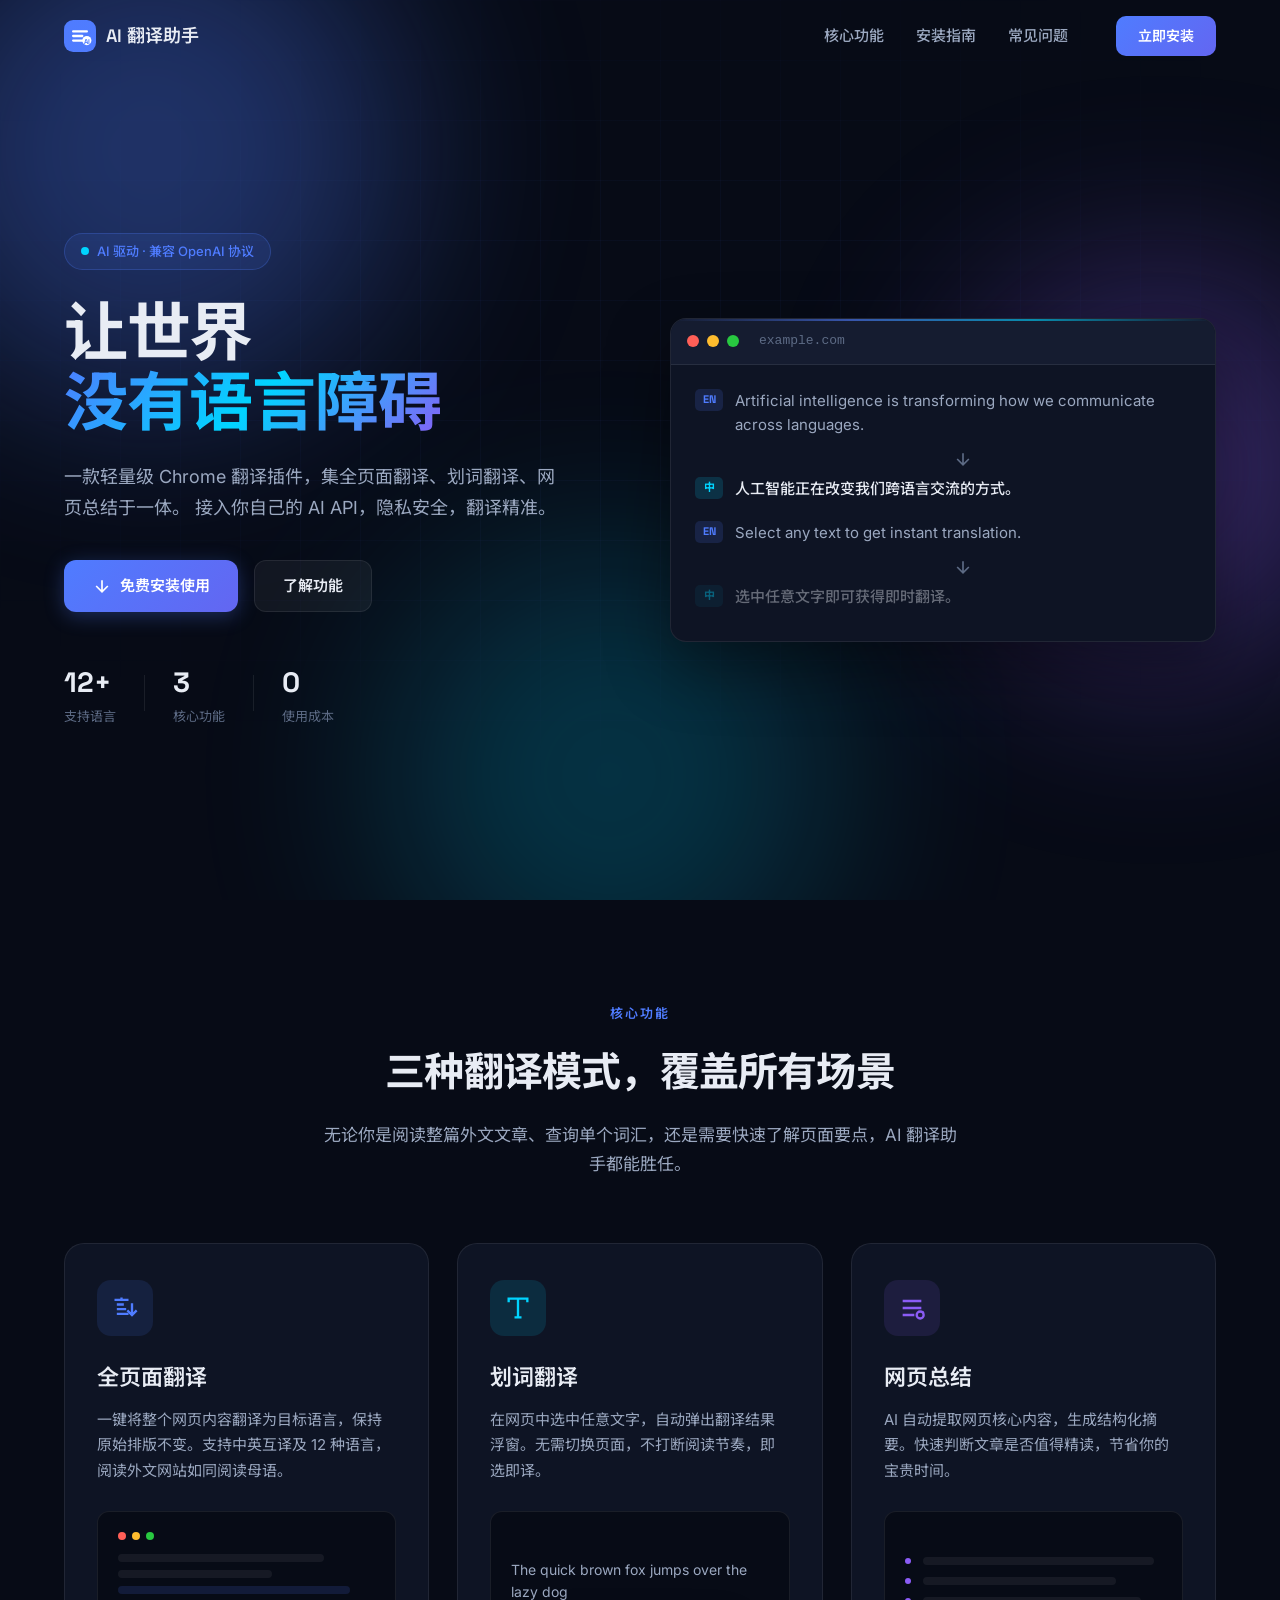
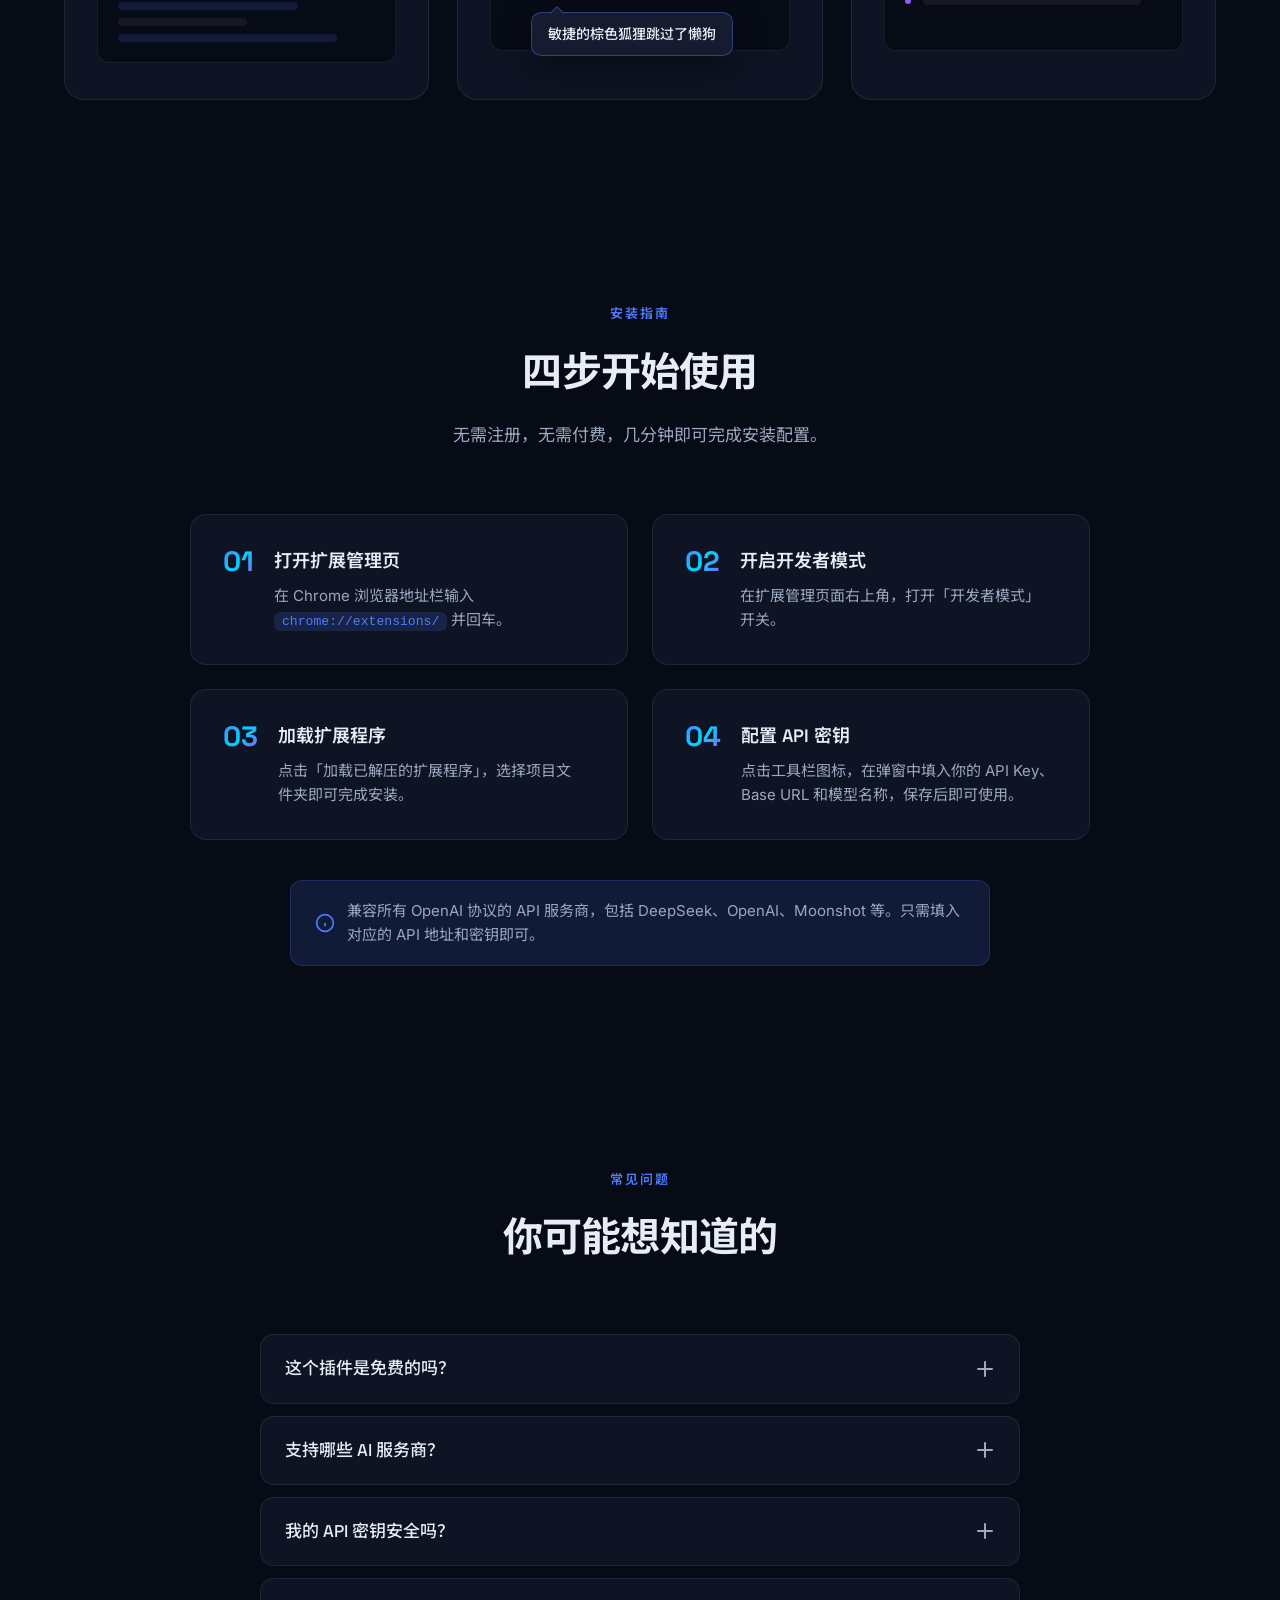
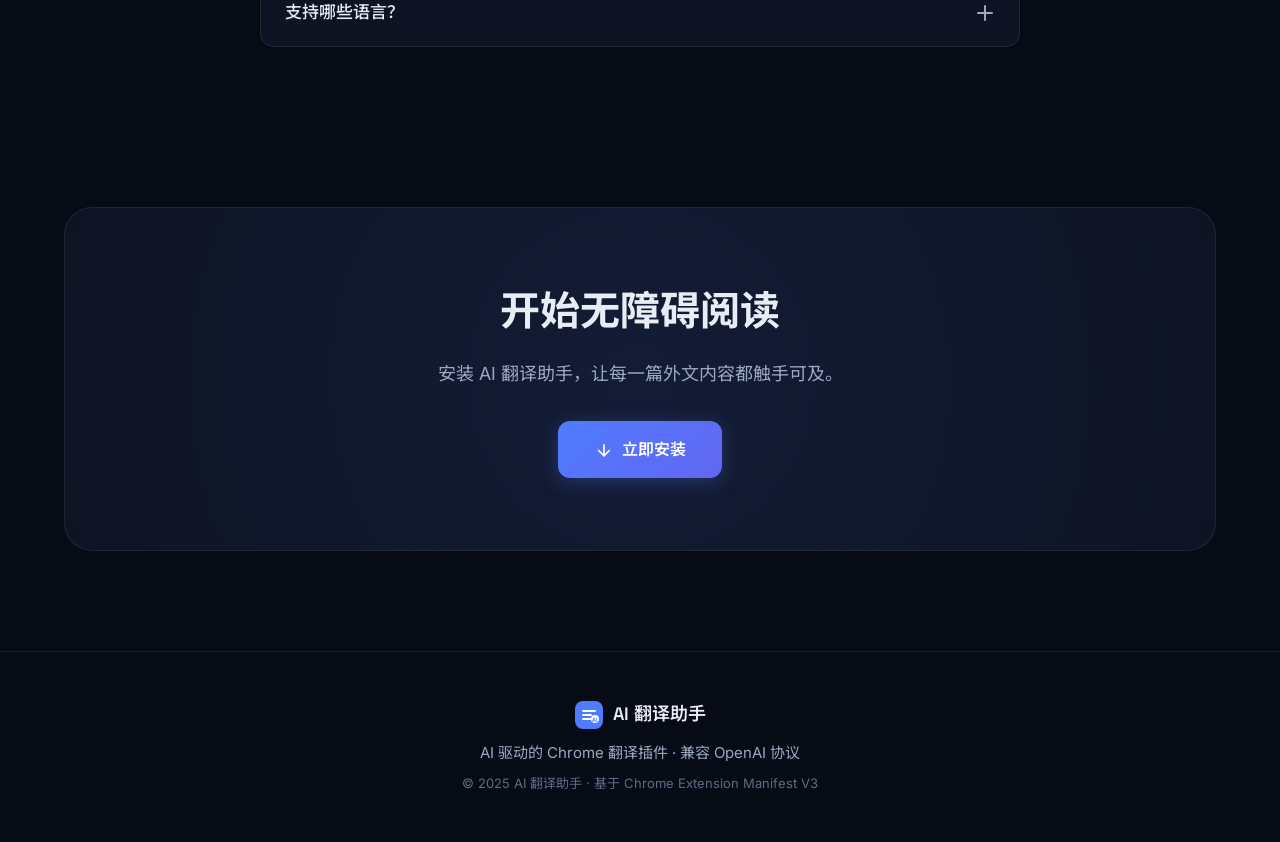
==== docs/index.html @ e75e63ca "feat: 添加翻译插件官方宣传网站 - 创建 docs/ 目录，包含静态宣传网站 - 深空科技感设计风格，玻璃拟态卡片 + 渐变光晕背景 - 包含产品介绍、核心功能展示（全页面翻译、划词翻译、网页总" ====
<!DOCTYPE html>
<html lang="zh-CN">
<head>
  <meta charset="UTF-8">
  <meta name="viewport" content="width=device-width, initial-scale=1.0">
  <title>AI 翻译助手 — 让世界没有语言障碍</title>
  <meta name="description" content="AI 驱动的 Chrome 翻译插件，支持全页面翻译、划词翻译和网页总结。兼容 OpenAI 协议，可自定义 API 配置。">
  <link rel="preconnect" href="https://fonts.googleapis.com">
  <link rel="preconnect" href="https://fonts.gstatic.com" crossorigin>
  <link href="https://fonts.googleapis.com/css2?family=Inter:wght@400;500;600;700&family=Space+Grotesk:wght@400;500;600;700&family=Noto+Sans+SC:wght@400;500;700&display=swap" rel="stylesheet">
  <link rel="stylesheet" href="style.css">
</head>
<body>

  <!-- 背景装饰 -->
  <div class="bg-mesh" aria-hidden="true">
    <div class="mesh-orb mesh-orb-1"></div>
    <div class="mesh-orb mesh-orb-2"></div>
    <div class="mesh-orb mesh-orb-3"></div>
    <div class="bg-grid"></div>
  </div>

  <!-- 导航栏 -->
  <nav class="nav" id="nav">
    <div class="nav-inner">
      <a href="#" class="nav-logo">
        <svg width="32" height="32" viewBox="0 0 28 28" fill="none">
          <rect width="28" height="28" rx="8" fill="url(#logo-grad)"/>
          <path d="M8 10h12M8 14h8M8 18h10" stroke="white" stroke-width="2" stroke-linecap="round"/>
          <circle cx="20" cy="18" r="4" fill="#fff"/>
          <text x="20" y="21" text-anchor="middle" font-size="6" fill="#4f7cff" font-weight="bold">AI</text>
          <defs>
            <linearGradient id="logo-grad" x1="0" y1="0" x2="28" y2="28">
              <stop stop-color="#4f7cff"/>
              <stop offset="1" stop-color="#6366f1"/>
            </linearGradient>
          </defs>
        </svg>
        <span>AI 翻译助手</span>
      </a>
      <div class="nav-links">
        <a href="#features">核心功能</a>
        <a href="#install">安装指南</a>
        <a href="#faq">常见问题</a>
      </div>
      <a href="#install" class="nav-cta">立即安装</a>
      <button class="nav-toggle" id="navToggle" aria-label="菜单">
        <span></span><span></span><span></span>
      </button>
    </div>
    <div class="nav-mobile" id="navMobile">
      <a href="#features">核心功能</a>
      <a href="#install">安装指南</a>
      <a href="#faq">常见问题</a>
      <a href="#install" class="nav-cta">立即安装</a>
    </div>
  </nav>

  <!-- Hero -->
  <header class="hero">
    <div class="hero-content">
      <div class="hero-badge">
        <span class="pulse-dot"></span>
        <span>AI 驱动 · 兼容 OpenAI 协议</span>
      </div>
      <h1 class="hero-title">
        让世界<br>
        <span class="hero-title-accent">没有语言障碍</span>
      </h1>
      <p class="hero-subtitle">
        一款轻量级 Chrome 翻译插件，集全页面翻译、划词翻译、网页总结于一体。
        接入你自己的 AI API，隐私安全，翻译精准。
      </p>
      <div class="hero-actions">
        <a href="#install" class="btn btn-primary">
          <svg width="20" height="20" viewBox="0 0 24 24" fill="none" stroke="currentColor" stroke-width="2"><path d="M12 5v14M5 12l7 7 7-7"/></svg>
          免费安装使用
        </a>
        <a href="#features" class="btn btn-ghost">了解功能</a>
      </div>
      <div class="hero-stats">
        <div class="stat">
          <div class="stat-num">12+</div>
          <div class="stat-label">支持语言</div>
        </div>
        <div class="stat-divider"></div>
        <div class="stat">
          <div class="stat-num">3</div>
          <div class="stat-label">核心功能</div>
        </div>
        <div class="stat-divider"></div>
        <div class="stat">
          <div class="stat-num">0</div>
          <div class="stat-label">使用成本</div>
        </div>
      </div>
    </div>

    <!-- Hero 可视化：翻译演示卡片 -->
    <div class="hero-visual">
      <div class="demo-card">
        <div class="demo-card-bar">
          <span class="dot dot-red"></span>
          <span class="dot dot-yellow"></span>
          <span class="dot dot-green"></span>
          <span class="demo-card-url">example.com</span>
        </div>
        <div class="demo-card-body">
          <div class="demo-line demo-line-original">
            <span class="demo-lang-tag">EN</span>
            <span class="demo-text">Artificial intelligence is transforming how we communicate across languages.</span>
          </div>
          <div class="demo-arrow">
            <svg width="20" height="20" viewBox="0 0 24 24" fill="none" stroke="currentColor" stroke-width="2"><path d="M12 5v14M5 12l7 7 7-7"/></svg>
          </div>
          <div class="demo-line demo-line-translated">
            <span class="demo-lang-tag demo-lang-tag-zh">中</span>
            <span class="demo-text demo-text-translated">人工智能正在改变我们跨语言交流的方式。</span>
          </div>
          <div class="demo-line demo-line-original" style="margin-top:20px;">
            <span class="demo-lang-tag">EN</span>
            <span class="demo-text">Select any text to get instant translation.</span>
          </div>
          <div class="demo-arrow">
            <svg width="20" height="20" viewBox="0 0 24 24" fill="none" stroke="currentColor" stroke-width="2"><path d="M12 5v14M5 12l7 7 7-7"/></svg>
          </div>
          <div class="demo-line demo-line-translated">
            <span class="demo-lang-tag demo-lang-tag-zh">中</span>
            <span class="demo-text demo-text-translated">选中任意文字即可获得即时翻译。</span>
          </div>
        </div>
        <div class="demo-scan-line"></div>
      </div>
    </div>
  </header>

  <!-- 核心功能 -->
  <section class="section" id="features">
    <div class="section-header">
      <div class="section-eyebrow">核心功能</div>
      <h2 class="section-title">三种翻译模式，覆盖所有场景</h2>
      <p class="section-desc">无论你是阅读整篇外文文章、查询单个词汇，还是需要快速了解页面要点，AI 翻译助手都能胜任。</p>
    </div>

    <div class="features-grid">

      <!-- 全页面翻译 -->
      <article class="feature-card" data-reveal>
        <div class="feature-icon feature-icon-blue">
          <svg width="28" height="28" viewBox="0 0 24 24" fill="none" stroke="currentColor" stroke-width="2">
            <path d="M3 5h12M9 3v2M5 9h6M5 13h8M5 17h10"/>
            <path d="M14 14l4 4 4-4M18 8v10"/>
          </svg>
        </div>
        <h3 class="feature-title">全页面翻译</h3>
        <p class="feature-desc">一键将整个网页内容翻译为目标语言，保持原始排版不变。支持中英互译及 12 种语言，阅读外文网站如同阅读母语。</p>
        <div class="feature-preview">
          <div class="preview-browser">
            <div class="preview-browser-bar">
              <span class="dot dot-red"></span>
              <span class="dot dot-yellow"></span>
              <span class="dot dot-green"></span>
            </div>
            <div class="preview-browser-body">
              <div class="preview-line w-80"></div>
              <div class="preview-line w-60"></div>
              <div class="preview-line w-90 translate-flash"></div>
              <div class="preview-line w-70 translate-flash" style="animation-delay:.3s"></div>
              <div class="preview-line w-50"></div>
              <div class="preview-line w-85 translate-flash" style="animation-delay:.6s"></div>
            </div>
          </div>
        </div>
      </article>

      <!-- 划词翻译 -->
      <article class="feature-card" data-reveal>
        <div class="feature-icon feature-icon-cyan">
          <svg width="28" height="28" viewBox="0 0 24 24" fill="none" stroke="currentColor" stroke-width="2">
            <path d="M4 7V4h16v3M9 20h6M12 4v16"/>
          </svg>
        </div>
        <h3 class="feature-title">划词翻译</h3>
        <p class="feature-desc">在网页中选中任意文字，自动弹出翻译结果浮窗。无需切换页面，不打断阅读节奏，即选即译。</p>
        <div class="feature-preview">
          <div class="preview-selection">
            <div class="preview-text">
              The quick brown fox jumps over the lazy dog
            </div>
            <div class="preview-popup">
              <div class="preview-popup-arrow"></div>
              <div class="preview-popup-content">敏捷的棕色狐狸跳过了懒狗</div>
            </div>
          </div>
        </div>
      </article>

      <!-- 网页总结 -->
      <article class="feature-card" data-reveal>
        <div class="feature-icon feature-icon-purple">
          <svg width="28" height="28" viewBox="0 0 24 24" fill="none" stroke="currentColor" stroke-width="2">
            <path d="M4 6h16M4 12h16M4 18h10"/>
            <circle cx="19" cy="18" r="3"/>
            <path d="M21 16l1-1"/>
          </svg>
        </div>
        <h3 class="feature-title">网页总结</h3>
        <p class="feature-desc">AI 自动提取网页核心内容，生成结构化摘要。快速判断文章是否值得精读，节省你的宝贵时间。</p>
        <div class="feature-preview">
          <div class="preview-summary">
            <div class="summary-item">
              <span class="summary-bullet"></span>
              <div class="summary-line w-90"></div>
            </div>
            <div class="summary-item">
              <span class="summary-bullet"></span>
              <div class="summary-line w-75"></div>
            </div>
            <div class="summary-item">
              <span class="summary-bullet"></span>
              <div class="summary-line w-85"></div>
            </div>
          </div>
        </div>
      </article>

    </div>
  </section>

  <!-- 安装步骤 -->
  <section class="section section-install" id="install">
    <div class="section-header">
      <div class="section-eyebrow">安装指南</div>
      <h2 class="section-title">四步开始使用</h2>
      <p class="section-desc">无需注册，无需付费，几分钟即可完成安装配置。</p>
    </div>

    <div class="steps">
      <div class="step" data-reveal>
        <div class="step-number">01</div>
        <div class="step-content">
          <h3 class="step-title">打开扩展管理页</h3>
          <p class="step-desc">在 Chrome 浏览器地址栏输入 <code>chrome://extensions/</code> 并回车。</p>
        </div>
        <div class="step-connector"></div>
      </div>

      <div class="step" data-reveal>
        <div class="step-number">02</div>
        <div class="step-content">
          <h3 class="step-title">开启开发者模式</h3>
          <p class="step-desc">在扩展管理页面右上角，打开「开发者模式」开关。</p>
        </div>
        <div class="step-connector"></div>
      </div>

      <div class="step" data-reveal>
        <div class="step-number">03</div>
        <div class="step-content">
          <h3 class="step-title">加载扩展程序</h3>
          <p class="step-desc">点击「加载已解压的扩展程序」，选择项目文件夹即可完成安装。</p>
        </div>
        <div class="step-connector"></div>
      </div>

      <div class="step" data-reveal>
        <div class="step-number">04</div>
        <div class="step-content">
          <h3 class="step-title">配置 API 密钥</h3>
          <p class="step-desc">点击工具栏图标，在弹窗中填入你的 API Key、Base URL 和模型名称，保存后即可使用。</p>
        </div>
      </div>
    </div>

    <div class="install-note">
      <svg width="20" height="20" viewBox="0 0 24 24" fill="none" stroke="currentColor" stroke-width="2"><circle cx="12" cy="12" r="10"/><path d="M12 16v-4M12 8h.01"/></svg>
      <span>兼容所有 OpenAI 协议的 API 服务商，包括 DeepSeek、OpenAI、Moonshot 等。只需填入对应的 API 地址和密钥即可。</span>
    </div>
  </section>

  <!-- FAQ -->
  <section class="section section-faq" id="faq">
    <div class="section-header">
      <div class="section-eyebrow">常见问题</div>
      <h2 class="section-title">你可能想知道的</h2>
    </div>

    <div class="faq-list">
      <details class="faq-item">
        <summary class="faq-question">
          <span>这个插件是免费的吗？</span>
          <span class="faq-icon"></span>
        </summary>
        <div class="faq-answer">
          <p>插件本身完全免费开源。翻译功能需要调用 AI API，因此会产生 API 调用费用，费用取决于你选择的服务商和模型。推荐使用 DeepSeek 等性价比高的服务商。</p>
        </div>
      </details>

      <details class="faq-item">
        <summary class="faq-question">
          <span>支持哪些 AI 服务商？</span>
          <span class="faq-icon"></span>
        </summary>
        <div class="faq-answer">
          <p>兼容所有 OpenAI 协议的 API 服务商，包括但不限于 OpenAI、DeepSeek、Moonshot（月之暗面）、智谱 AI、通义千问等。只需在设置中填入对应的 Base URL 和 API Key。</p>
        </div>
      </details>

      <details class="faq-item">
        <summary class="faq-question">
          <span>我的 API 密钥安全吗？</span>
          <span class="faq-icon"></span>
        </summary>
        <div class="faq-answer">
          <p>API 密钥仅存储在你本地浏览器的 chrome.storage 中，不会上传到任何服务器。所有翻译请求直接从你的浏览器发送到 AI 服务商，不经过第三方中转。</p>
        </div>
      </details>

      <details class="faq-item">
        <summary class="faq-question">
          <span>支持哪些语言？</span>
          <span class="faq-icon"></span>
        </summary>
        <div class="faq-answer">
          <p>支持中文、英文、日文、韩文、法文、德文、西班牙文、俄文、阿拉伯文、意大利文、葡萄牙文等 12 种语言互译，也支持自动检测源语言。</p>
        </div>
      </details>
    </div>
  </section>

  <!-- CTA -->
  <section class="cta-section">
    <div class="cta-content">
      <h2 class="cta-title">开始无障碍阅读</h2>
      <p class="cta-desc">安装 AI 翻译助手，让每一篇外文内容都触手可及。</p>
      <a href="#install" class="btn btn-primary btn-lg">
        <svg width="20" height="20" viewBox="0 0 24 24" fill="none" stroke="currentColor" stroke-width="2"><path d="M12 5v14M5 12l7 7 7-7"/></svg>
        立即安装
      </a>
    </div>
  </section>

  <!-- Footer -->
  <footer class="footer">
    <div class="footer-inner">
      <div class="footer-brand">
        <svg width="28" height="28" viewBox="0 0 28 28" fill="none">
          <rect width="28" height="28" rx="8" fill="#4f7cff"/>
          <path d="M8 10h12M8 14h8M8 18h10" stroke="white" stroke-width="2" stroke-linecap="round"/>
          <circle cx="20" cy="18" r="4" fill="#fff"/>
          <text x="20" y="21" text-anchor="middle" font-size="6" fill="#4f7cff" font-weight="bold">AI</text>
        </svg>
        <span>AI 翻译助手</span>
      </div>
      <p class="footer-text">AI 驱动的 Chrome 翻译插件 · 兼容 OpenAI 协议</p>
      <p class="footer-copy">© 2025 AI 翻译助手 · 基于 Chrome Extension Manifest V3</p>
    </div>
  </footer>

  <script src="script.js"></script>
</body>
</html>
---- docs/style.css ----
/* ============================================
   AI 翻译助手 — 宣传网站样式
   设计方向：深空科技感，玻璃拟态，渐变光晕
   ============================================ */

/* ---------- 重置与变量 ---------- */
*, *::before, *::after {
  margin: 0;
  padding: 0;
  box-sizing: border-box;
}

:root {
  /* 色彩系统 */
  --bg-base: #070b16;
  --bg-surface: #0e1424;
  --bg-elevated: #151c30;
  --border: rgba(255, 255, 255, 0.08);
  --border-hover: rgba(79, 124, 255, 0.4);

  --text-primary: #e8ecf4;
  --text-secondary: #9ba8c0;
  --text-muted: #5d6b85;

  --accent-blue: #4f7cff;
  --accent-blue-soft: rgba(79, 124, 255, 0.15);
  --accent-cyan: #00d4ff;
  --accent-purple: #8b5cf6;
  --accent-purple-soft: rgba(139, 92, 246, 0.15);

  --gradient-primary: linear-gradient(135deg, #4f7cff 0%, #6366f1 100%);
  --gradient-accent: linear-gradient(135deg, #00d4ff 0%, #4f7cff 100%);
  --gradient-text: linear-gradient(135deg, #4f7cff 0%, #00d4ff 50%, #8b5cf6 100%);

  /* 字体 */
  --font-display: 'Space Grotesk', 'Noto Sans SC', sans-serif;
  --font-body: 'Inter', 'Noto Sans SC', sans-serif;

  /* 间距 */
  --max-width: 1200px;
  --section-pad: 100px;
}

html {
  scroll-behavior: smooth;
  font-size: 16px;
}

body {
  font-family: var(--font-body);
  background: var(--bg-base);
  color: var(--text-primary);
  line-height: 1.6;
  overflow-x: hidden;
  -webkit-font-smoothing: antialiased;
}

a { color: inherit; text-decoration: none; }
code {
  font-family: 'SF Mono', 'Fira Code', monospace;
  background: var(--accent-blue-soft);
  color: var(--accent-blue);
  padding: 2px 8px;
  border-radius: 6px;
  font-size: 0.875em;
}

/* ---------- 背景装饰 ---------- */
.bg-mesh {
  position: fixed;
  inset: 0;
  z-index: 0;
  overflow: hidden;
  pointer-events: none;
}

.mesh-orb {
  position: absolute;
  border-radius: 50%;
  filter: blur(100px);
  opacity: 0.35;
  animation: orb-float 20s ease-in-out infinite;
}

.mesh-orb-1 {
  width: 500px; height: 500px;
  background: #4f7cff;
  top: -100px; left: -100px;
}

.mesh-orb-2 {
  width: 400px; height: 400px;
  background: #8b5cf6;
  top: 30%; right: -80px;
  animation-delay: -5s;
}

.mesh-orb-3 {
  width: 450px; height: 450px;
  background: #00d4ff;
  bottom: -100px; left: 30%;
  animation-delay: -10s;
  opacity: 0.2;
}

@keyframes orb-float {
  0%, 100% { transform: translate(0, 0) scale(1); }
  33% { transform: translate(40px, -30px) scale(1.05); }
  66% { transform: translate(-30px, 40px) scale(0.95); }
}

.bg-grid {
  position: absolute;
  inset: 0;
  background-image:
    linear-gradient(rgba(79, 124, 255, 0.04) 1px, transparent 1px),
    linear-gradient(90deg, rgba(79, 124, 255, 0.04) 1px, transparent 1px);
  background-size: 60px 60px;
  mask-image: radial-gradient(ellipse 80% 60% at 50% 40%, black 30%, transparent 80%);
  -webkit-mask-image: radial-gradient(ellipse 80% 60% at 50% 40%, black 30%, transparent 80%);
}

/* ---------- 导航栏 ---------- */
.nav {
  position: fixed;
  top: 0; left: 0; right: 0;
  z-index: 100;
  padding: 16px 0;
  transition: all 0.3s ease;
}

.nav.scrolled {
  background: rgba(7, 11, 22, 0.85);
  backdrop-filter: blur(20px);
  -webkit-backdrop-filter: blur(20px);
  border-bottom: 1px solid var(--border);
  padding: 12px 0;
}

.nav-inner {
  max-width: var(--max-width);
  margin: 0 auto;
  padding: 0 24px;
  display: flex;
  align-items: center;
  justify-content: space-between;
  gap: 24px;
}

.nav-logo {
  display: flex;
  align-items: center;
  gap: 10px;
  font-family: var(--font-display);
  font-weight: 600;
  font-size: 1.125rem;
  white-space: nowrap;
}

.nav-links {
  display: flex;
  gap: 32px;
  margin-left: auto;
  margin-right: 24px;
}

.nav-links a {
  color: var(--text-secondary);
  font-size: 0.9375rem;
  font-weight: 500;
  transition: color 0.2s;
  position: relative;
}

.nav-links a::after {
  content: '';
  position: absolute;
  bottom: -4px; left: 0;
  width: 0; height: 2px;
  background: var(--accent-blue);
  transition: width 0.3s;
}

.nav-links a:hover { color: var(--text-primary); }
.nav-links a:hover::after { width: 100%; }

.nav-cta {
  background: var(--gradient-primary);
  color: #fff;
  padding: 9px 22px;
  border-radius: 10px;
  font-size: 0.875rem;
  font-weight: 600;
  transition: transform 0.2s, box-shadow 0.2s;
  white-space: nowrap;
}

.nav-cta:hover {
  transform: translateY(-1px);
  box-shadow: 0 8px 24px rgba(79, 124, 255, 0.35);
}

.nav-toggle {
  display: none;
  flex-direction: column;
  gap: 5px;
  background: none;
  border: none;
  cursor: pointer;
  padding: 4px;
}

.nav-toggle span {
  width: 24px; height: 2px;
  background: var(--text-primary);
  border-radius: 2px;
  transition: all 0.3s;
}

.nav-toggle.active span:nth-child(1) { transform: rotate(45deg) translate(5px, 5px); }
.nav-toggle.active span:nth-child(2) { opacity: 0; }
.nav-toggle.active span:nth-child(3) { transform: rotate(-45deg) translate(5px, -5px); }

.nav-mobile {
  display: none;
  flex-direction: column;
  gap: 16px;
  padding: 20px 24px;
  background: rgba(7, 11, 22, 0.95);
  backdrop-filter: blur(20px);
  border-bottom: 1px solid var(--border);
}

.nav-mobile.active { display: flex; }
.nav-mobile a {
  color: var(--text-secondary);
  font-size: 1rem;
  padding: 8px 0;
}
.nav-mobile .nav-cta {
  text-align: center;
  margin-top: 8px;
}

/* ---------- 通用按钮 ---------- */
.btn {
  display: inline-flex;
  align-items: center;
  gap: 8px;
  padding: 13px 28px;
  border-radius: 12px;
  font-size: 0.9375rem;
  font-weight: 600;
  cursor: pointer;
  transition: all 0.25s ease;
  border: none;
  font-family: var(--font-body);
}

.btn-primary {
  background: var(--gradient-primary);
  color: #fff;
  box-shadow: 0 4px 20px rgba(79, 124, 255, 0.3);
}

.btn-primary:hover {
  transform: translateY(-2px);
  box-shadow: 0 8px 32px rgba(79, 124, 255, 0.45);
}

.btn-ghost {
  background: rgba(255, 255, 255, 0.05);
  color: var(--text-primary);
  border: 1px solid var(--border);
}

.btn-ghost:hover {
  background: rgba(255, 255, 255, 0.1);
  border-color: var(--border-hover);
}

.btn-lg { padding: 16px 36px; font-size: 1rem; }

/* ---------- Hero ---------- */
.hero {
  position: relative;
  z-index: 1;
  max-width: var(--max-width);
  margin: 0 auto;
  padding: 140px 24px 80px;
  display: grid;
  grid-template-columns: 1fr 1fr;
  gap: 60px;
  align-items: center;
  min-height: 100vh;
}

.hero-badge {
  display: inline-flex;
  align-items: center;
  gap: 8px;
  padding: 7px 16px;
  background: rgba(79, 124, 255, 0.1);
  border: 1px solid rgba(79, 124, 255, 0.25);
  border-radius: 100px;
  font-size: 0.8125rem;
  color: var(--accent-blue);
  font-weight: 500;
  margin-bottom: 28px;
}

.pulse-dot {
  width: 8px; height: 8px;
  background: var(--accent-cyan);
  border-radius: 50%;
  animation: pulse 2s ease-in-out infinite;
}

@keyframes pulse {
  0%, 100% { opacity: 1; box-shadow: 0 0 0 0 rgba(0, 212, 255, 0.5); }
  50% { opacity: 0.6; box-shadow: 0 0 0 6px rgba(0, 212, 255, 0); }
}

.hero-title {
  font-family: var(--font-display);
  font-size: clamp(2.5rem, 5vw, 4rem);
  font-weight: 700;
  line-height: 1.1;
  letter-spacing: -0.02em;
  margin-bottom: 24px;
}

.hero-title-accent {
  background: var(--gradient-text);
  -webkit-background-clip: text;
  background-clip: text;
  -webkit-text-fill-color: transparent;
}

.hero-subtitle {
  font-size: 1.125rem;
  color: var(--text-secondary);
  line-height: 1.7;
  margin-bottom: 36px;
  max-width: 500px;
}

.hero-actions {
  display: flex;
  gap: 16px;
  margin-bottom: 48px;
  flex-wrap: wrap;
}

.hero-stats {
  display: flex;
  align-items: center;
  gap: 28px;
}

.stat-num {
  font-family: var(--font-display);
  font-size: 1.75rem;
  font-weight: 700;
  color: var(--text-primary);
}

.stat-label {
  font-size: 0.8125rem;
  color: var(--text-muted);
  margin-top: 2px;
}

.stat-divider {
  width: 1px; height: 36px;
  background: var(--border);
}

/* ---------- Hero 可视化 ---------- */
.hero-visual {
  position: relative;
}

.demo-card {
  background: var(--bg-surface);
  border: 1px solid var(--border);
  border-radius: 16px;
  overflow: hidden;
  box-shadow: 0 24px 64px rgba(0, 0, 0, 0.4);
  position: relative;
}

.demo-card-bar {
  display: flex;
  align-items: center;
  gap: 8px;
  padding: 12px 16px;
  background: var(--bg-elevated);
  border-bottom: 1px solid var(--border);
}

.dot {
  width: 12px; height: 12px;
  border-radius: 50%;
}
.dot-red { background: #ff5f57; }
.dot-yellow { background: #febc2e; }
.dot-green { background: #28c840; }

.demo-card-url {
  margin-left: 12px;
  font-size: 0.8125rem;
  color: var(--text-muted);
  font-family: 'SF Mono', monospace;
}

.demo-card-body {
  padding: 24px;
}

.demo-line {
  display: flex;
  align-items: flex-start;
  gap: 12px;
  margin-bottom: 8px;
}

.demo-lang-tag {
  flex-shrink: 0;
  width: 28px; height: 22px;
  display: flex;
  align-items: center;
  justify-content: center;
  background: rgba(79, 124, 255, 0.15);
  color: var(--accent-blue);
  border-radius: 5px;
  font-size: 0.6875rem;
  font-weight: 700;
  font-family: var(--font-display);
}

.demo-lang-tag-zh {
  background: rgba(0, 212, 255, 0.15);
  color: var(--accent-cyan);
}

.demo-text {
  font-size: 0.9375rem;
  line-height: 1.6;
  color: var(--text-secondary);
}

.demo-text-translated {
  color: var(--text-primary);
  font-weight: 500;
}

.demo-arrow {
  display: flex;
  justify-content: center;
  padding: 4px 0 8px 40px;
  color: var(--text-muted);
}

.demo-scan-line {
  position: absolute;
  top: 0; left: 0; right: 0;
  height: 2px;
  background: linear-gradient(90deg, transparent, var(--accent-blue), var(--accent-cyan), transparent);
  animation: scan 4s ease-in-out infinite;
  opacity: 0.6;
}

@keyframes scan {
  0% { top: 0; opacity: 0; }
  10% { opacity: 0.8; }
  90% { opacity: 0.8; }
  100% { top: 100%; opacity: 0; }
}

/* ---------- 通用 Section ---------- */
.section {
  position: relative;
  z-index: 1;
  max-width: var(--max-width);
  margin: 0 auto;
  padding: var(--section-pad) 24px;
}

.section-header {
  text-align: center;
  max-width: 640px;
  margin: 0 auto 64px;
}

.section-eyebrow {
  display: inline-block;
  font-family: var(--font-display);
  font-size: 0.8125rem;
  font-weight: 600;
  letter-spacing: 0.15em;
  text-transform: uppercase;
  color: var(--accent-blue);
  margin-bottom: 16px;
}

.section-title {
  font-family: var(--font-display);
  font-size: clamp(1.875rem, 3.5vw, 2.5rem);
  font-weight: 700;
  letter-spacing: -0.02em;
  margin-bottom: 16px;
}

.section-desc {
  font-size: 1.0625rem;
  color: var(--text-secondary);
  line-height: 1.7;
}

/* ---------- 功能卡片 ---------- */
.features-grid {
  display: grid;
  grid-template-columns: repeat(3, 1fr);
  gap: 28px;
}

.feature-card {
  background: var(--bg-surface);
  border: 1px solid var(--border);
  border-radius: 20px;
  padding: 36px 32px;
  transition: all 0.3s ease;
  position: relative;
  overflow: hidden;
}

.feature-card::before {
  content: '';
  position: absolute;
  top: 0; left: 0; right: 0;
  height: 1px;
  background: linear-gradient(90deg, transparent, var(--accent-blue), transparent);
  opacity: 0;
  transition: opacity 0.3s;
}

.feature-card:hover {
  border-color: var(--border-hover);
  transform: translateY(-4px);
  box-shadow: 0 20px 48px rgba(0, 0, 0, 0.3);
}

.feature-card:hover::before { opacity: 1; }

.feature-icon {
  width: 56px; height: 56px;
  border-radius: 14px;
  display: flex;
  align-items: center;
  justify-content: center;
  margin-bottom: 24px;
}

.feature-icon-blue {
  background: rgba(79, 124, 255, 0.12);
  color: var(--accent-blue);
}

.feature-icon-cyan {
  background: rgba(0, 212, 255, 0.12);
  color: var(--accent-cyan);
}

.feature-icon-purple {
  background: rgba(139, 92, 246, 0.12);
  color: var(--accent-purple);
}

.feature-title {
  font-family: var(--font-display);
  font-size: 1.375rem;
  font-weight: 600;
  margin-bottom: 12px;
}

.feature-desc {
  font-size: 0.9375rem;
  color: var(--text-secondary);
  line-height: 1.7;
  margin-bottom: 28px;
}

/* 功能预览区 */
.feature-preview {
  background: var(--bg-base);
  border: 1px solid var(--border);
  border-radius: 12px;
  padding: 20px;
  min-height: 140px;
  display: flex;
  align-items: center;
  justify-content: center;
}

/* 预览：浏览器模拟 */
.preview-browser {
  width: 100%;
}

.preview-browser-bar {
  display: flex;
  gap: 6px;
  margin-bottom: 14px;
}

.preview-browser-bar .dot {
  width: 8px; height: 8px;
}

.preview-browser-body {
  display: flex;
  flex-direction: column;
  gap: 8px;
}

.preview-line {
  height: 8px;
  border-radius: 4px;
  background: rgba(255, 255, 255, 0.06);
}

.w-50 { width: 50%; }
.w-60 { width: 60%; }
.w-70 { width: 70%; }
.w-75 { width: 75%; }
.w-80 { width: 80%; }
.w-85 { width: 85%; }
.w-90 { width: 90%; }

.translate-flash {
  background: var(--accent-blue-soft);
  animation: flash-translate 2.5s ease-in-out infinite;
}

@keyframes flash-translate {
  0%, 100% { background: rgba(255, 255, 255, 0.06); }
  50% { background: rgba(79, 124, 255, 0.25); }
}

/* 预览：划词翻译 */
.preview-selection {
  position: relative;
  width: 100%;
}

.preview-text {
  font-size: 0.875rem;
  color: var(--text-secondary);
  line-height: 1.6;
  padding: 8px 0;
}

.preview-text::selection { background: var(--accent-blue-soft); }

.preview-popup {
  position: absolute;
  top: 100%;
  left: 20px;
  background: var(--bg-elevated);
  border: 1px solid var(--border-hover);
  border-radius: 10px;
  padding: 10px 16px;
  box-shadow: 0 12px 32px rgba(0, 0, 0, 0.4);
  animation: popup-appear 0.4s ease;
}

.preview-popup-arrow {
  position: absolute;
  top: -5px; left: 20px;
  width: 10px; height: 10px;
  background: var(--bg-elevated);
  border-left: 1px solid var(--border-hover);
  border-top: 1px solid var(--border-hover);
  transform: rotate(45deg);
}

.preview-popup-content {
  font-size: 0.875rem;
  color: var(--text-primary);
  font-weight: 500;
  white-space: nowrap;
}

@keyframes popup-appear {
  from { opacity: 0; transform: translateY(-8px); }
  to { opacity: 1; transform: translateY(0); }
}

/* 预览：网页总结 */
.preview-summary {
  width: 100%;
  display: flex;
  flex-direction: column;
  gap: 12px;
}

.summary-item {
  display: flex;
  align-items: center;
  gap: 12px;
}

.summary-bullet {
  flex-shrink: 0;
  width: 6px; height: 6px;
  border-radius: 50%;
  background: var(--accent-purple);
}

.summary-line {
  height: 8px;
  border-radius: 4px;
  background: rgba(255, 255, 255, 0.06);
}

/* ---------- 安装步骤 ---------- */
.steps {
  display: grid;
  grid-template-columns: repeat(2, 1fr);
  gap: 24px;
  max-width: 900px;
  margin: 0 auto;
}

.step {
  background: var(--bg-surface);
  border: 1px solid var(--border);
  border-radius: 16px;
  padding: 32px;
  display: flex;
  gap: 20px;
  align-items: flex-start;
  position: relative;
  transition: all 0.3s;
}

.step:hover {
  border-color: var(--border-hover);
  background: var(--bg-elevated);
}

.step-number {
  font-family: var(--font-display);
  font-size: 1.75rem;
  font-weight: 700;
  background: var(--gradient-text);
  -webkit-background-clip: text;
  background-clip: text;
  -webkit-text-fill-color: transparent;
  flex-shrink: 0;
  line-height: 1;
}

.step-title {
  font-family: var(--font-display);
  font-size: 1.125rem;
  font-weight: 600;
  margin-bottom: 8px;
}

.step-desc {
  font-size: 0.9375rem;
  color: var(--text-secondary);
  line-height: 1.6;
}

.install-note {
  display: flex;
  align-items: center;
  gap: 12px;
  max-width: 700px;
  margin: 40px auto 0;
  padding: 18px 24px;
  background: var(--accent-blue-soft);
  border: 1px solid rgba(79, 124, 255, 0.2);
  border-radius: 12px;
  font-size: 0.9375rem;
  color: var(--text-secondary);
}

.install-note svg {
  flex-shrink: 0;
  color: var(--accent-blue);
}

/* ---------- FAQ ---------- */
.faq-list {
  max-width: 760px;
  margin: 0 auto;
  display: flex;
  flex-direction: column;
  gap: 12px;
}

.faq-item {
  background: var(--bg-surface);
  border: 1px solid var(--border);
  border-radius: 14px;
  overflow: hidden;
  transition: border-color 0.2s;
}

.faq-item[open] {
  border-color: var(--border-hover);
}

.faq-question {
  display: flex;
  align-items: center;
  justify-content: space-between;
  padding: 20px 24px;
  cursor: pointer;
  font-family: var(--font-display);
  font-size: 1.0625rem;
  font-weight: 500;
  list-style: none;
}

.faq-question::-webkit-details-marker { display: none; }

.faq-icon {
  width: 20px; height: 20px;
  position: relative;
  flex-shrink: 0;
  transition: transform 0.3s;
}

.faq-icon::before,
.faq-icon::after {
  content: '';
  position: absolute;
  background: var(--text-secondary);
  border-radius: 2px;
  transition: all 0.3s;
}

.faq-icon::before {
  top: 9px; left: 2px;
  width: 16px; height: 2px;
}

.faq-icon::after {
  top: 2px; left: 9px;
  width: 2px; height: 16px;
}

.faq-item[open] .faq-icon::after {
  transform: rotate(90deg);
  opacity: 0;
}

.faq-answer {
  padding: 0 24px 20px;
  color: var(--text-secondary);
  font-size: 0.9375rem;
  line-height: 1.7;
}

/* ---------- CTA ---------- */
.cta-section {
  position: relative;
  z-index: 1;
  max-width: var(--max-width);
  margin: 0 auto;
  padding: 60px 24px 100px;
}

.cta-content {
  background: var(--bg-surface);
  border: 1px solid var(--border);
  border-radius: 28px;
  padding: 72px 48px;
  text-align: center;
  position: relative;
  overflow: hidden;
}

.cta-content::before {
  content: '';
  position: absolute;
  top: -50%; left: -50%;
  width: 200%; height: 200%;
  background: radial-gradient(circle at center, rgba(79, 124, 255, 0.08), transparent 50%);
  pointer-events: none;
}

.cta-title {
  font-family: var(--font-display);
  font-size: clamp(1.75rem, 3.5vw, 2.5rem);
  font-weight: 700;
  margin-bottom: 16px;
  position: relative;
}

.cta-desc {
  font-size: 1.125rem;
  color: var(--text-secondary);
  margin-bottom: 32px;
  position: relative;
}

.cta-content .btn { position: relative; }

/* ---------- Footer ---------- */
.footer {
  position: relative;
  z-index: 1;
  border-top: 1px solid var(--border);
  padding: 48px 24px;
}

.footer-inner {
  max-width: var(--max-width);
  margin: 0 auto;
  text-align: center;
}

.footer-brand {
  display: flex;
  align-items: center;
  justify-content: center;
  gap: 10px;
  font-family: var(--font-display);
  font-weight: 600;
  font-size: 1.125rem;
  margin-bottom: 12px;
}

.footer-text {
  font-size: 0.9375rem;
  color: var(--text-secondary);
  margin-bottom: 8px;
}

.footer-copy {
  font-size: 0.8125rem;
  color: var(--text-muted);
}

/* ---------- 滚动揭示动画 ---------- */
[data-reveal] {
  opacity: 0;
  transform: translateY(30px);
  transition: opacity 0.6s ease, transform 0.6s ease;
}

[data-reveal].revealed {
  opacity: 1;
  transform: translateY(0);
}

/* ---------- 响应式 ---------- */
@media (max-width: 968px) {
  :root { --section-pad: 70px; }

  .hero {
    grid-template-columns: 1fr;
    padding-top: 120px;
    gap: 48px;
    text-align: center;
    min-height: auto;
  }

  .hero-badge, .hero-actions, .hero-stats {
    justify-content: center;
  }

  .hero-subtitle { margin-left: auto; margin-right: auto; }

  .features-grid {
    grid-template-columns: 1fr;
    max-width: 480px;
    margin: 0 auto;
  }

  .steps {
    grid-template-columns: 1fr;
  }

  .nav-links { display: none; }
  .nav-cta { display: none; }
  .nav-toggle { display: flex; }
}

@media (max-width: 600px) {
  :root { --section-pad: 56px; }

  .hero { padding: 110px 20px 60px; }
  .section { padding: var(--section-pad) 20px; }

  .hero-stats { gap: 16px; }
  .stat-num { font-size: 1.375rem; }

  .feature-card { padding: 28px 24px; }
  .step { padding: 24px; flex-direction: column; gap: 12px; }
  .step-number { font-size: 1.5rem; }

  .cta-content { padding: 48px 24px; }

  .hero-actions { flex-direction: column; align-items: center; }
  .hero-actions .btn { width: 100%; max-width: 280px; justify-content: center; }

  .install-note { flex-direction: column; text-align: center; gap: 8px; }
}

/* ---------- 减少动画偏好 ---------- */
@media (prefers-reduced-motion: reduce) {
  *, *::before, *::after {
    animation-duration: 0.01ms !important;
    animation-iteration-count: 1 !important;
    transition-duration: 0.01ms !important;
  }
  [data-reveal] { opacity: 1; transform: none; }
}
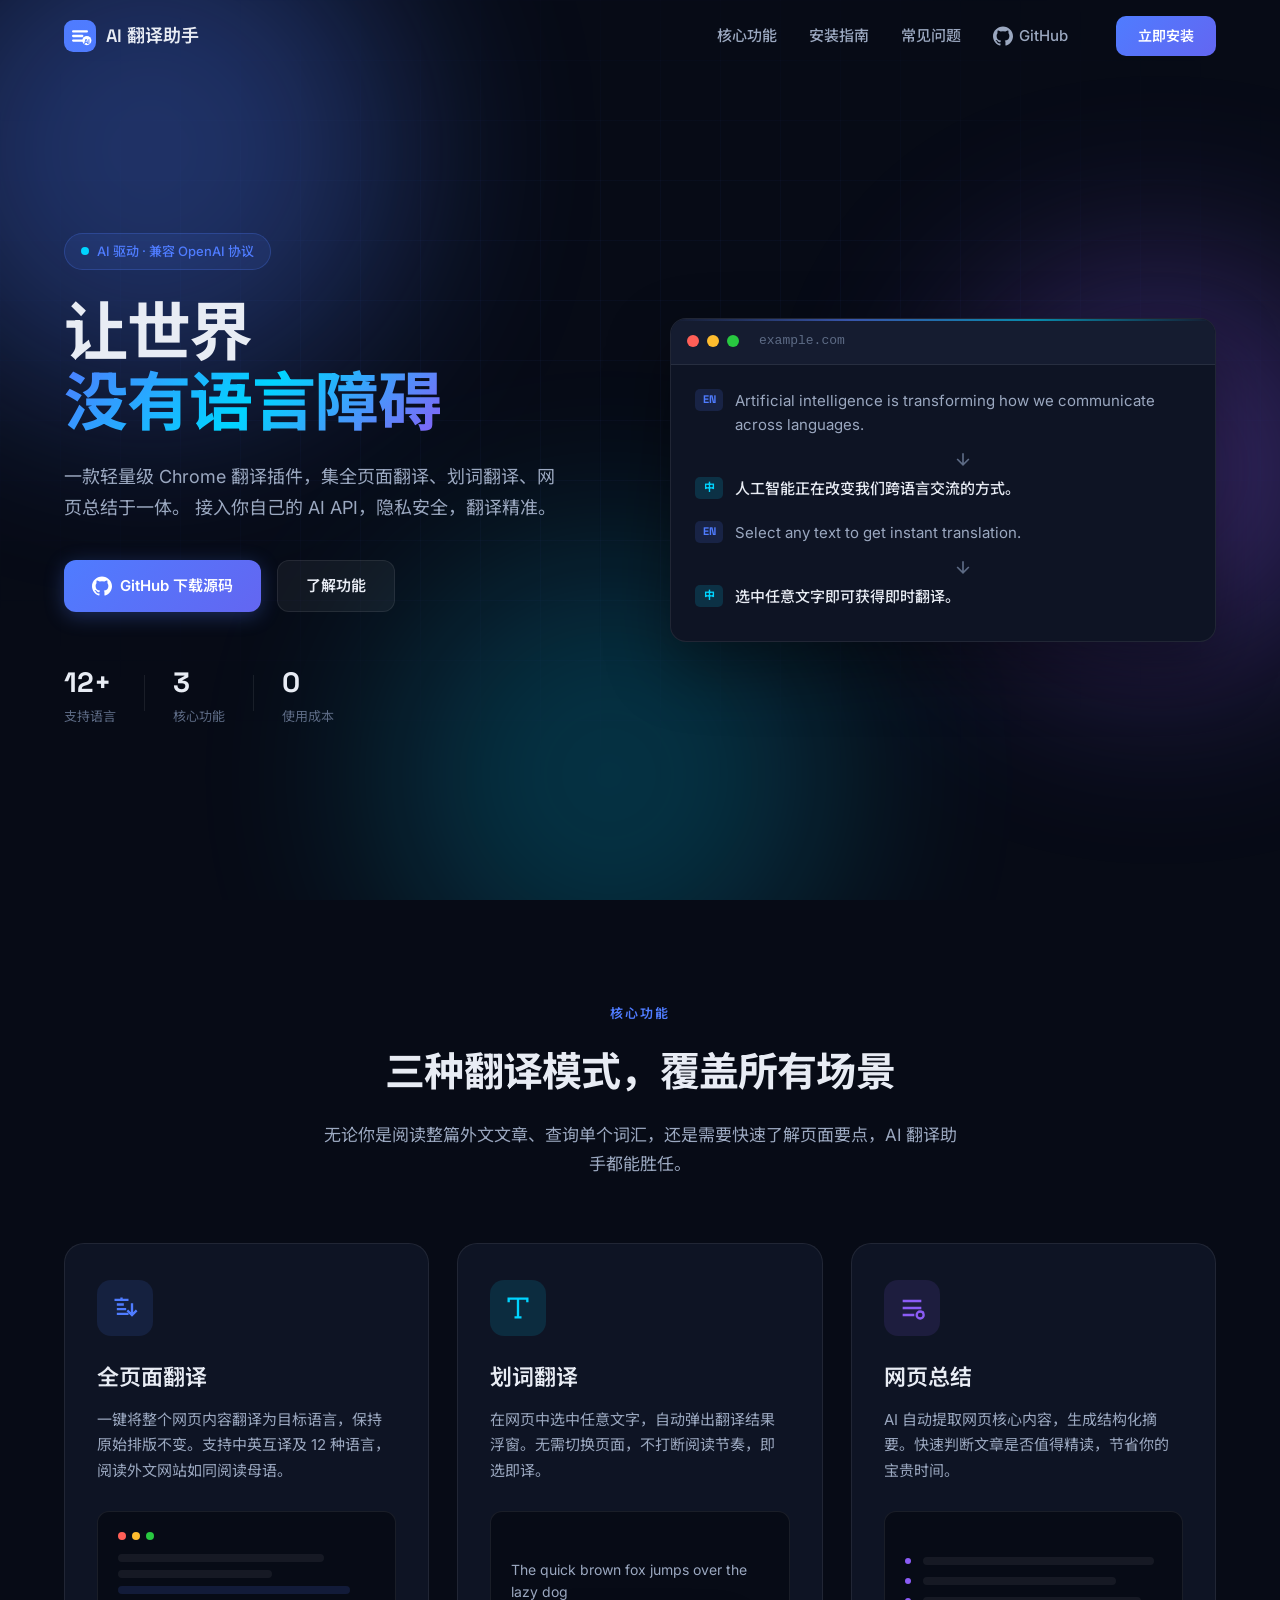
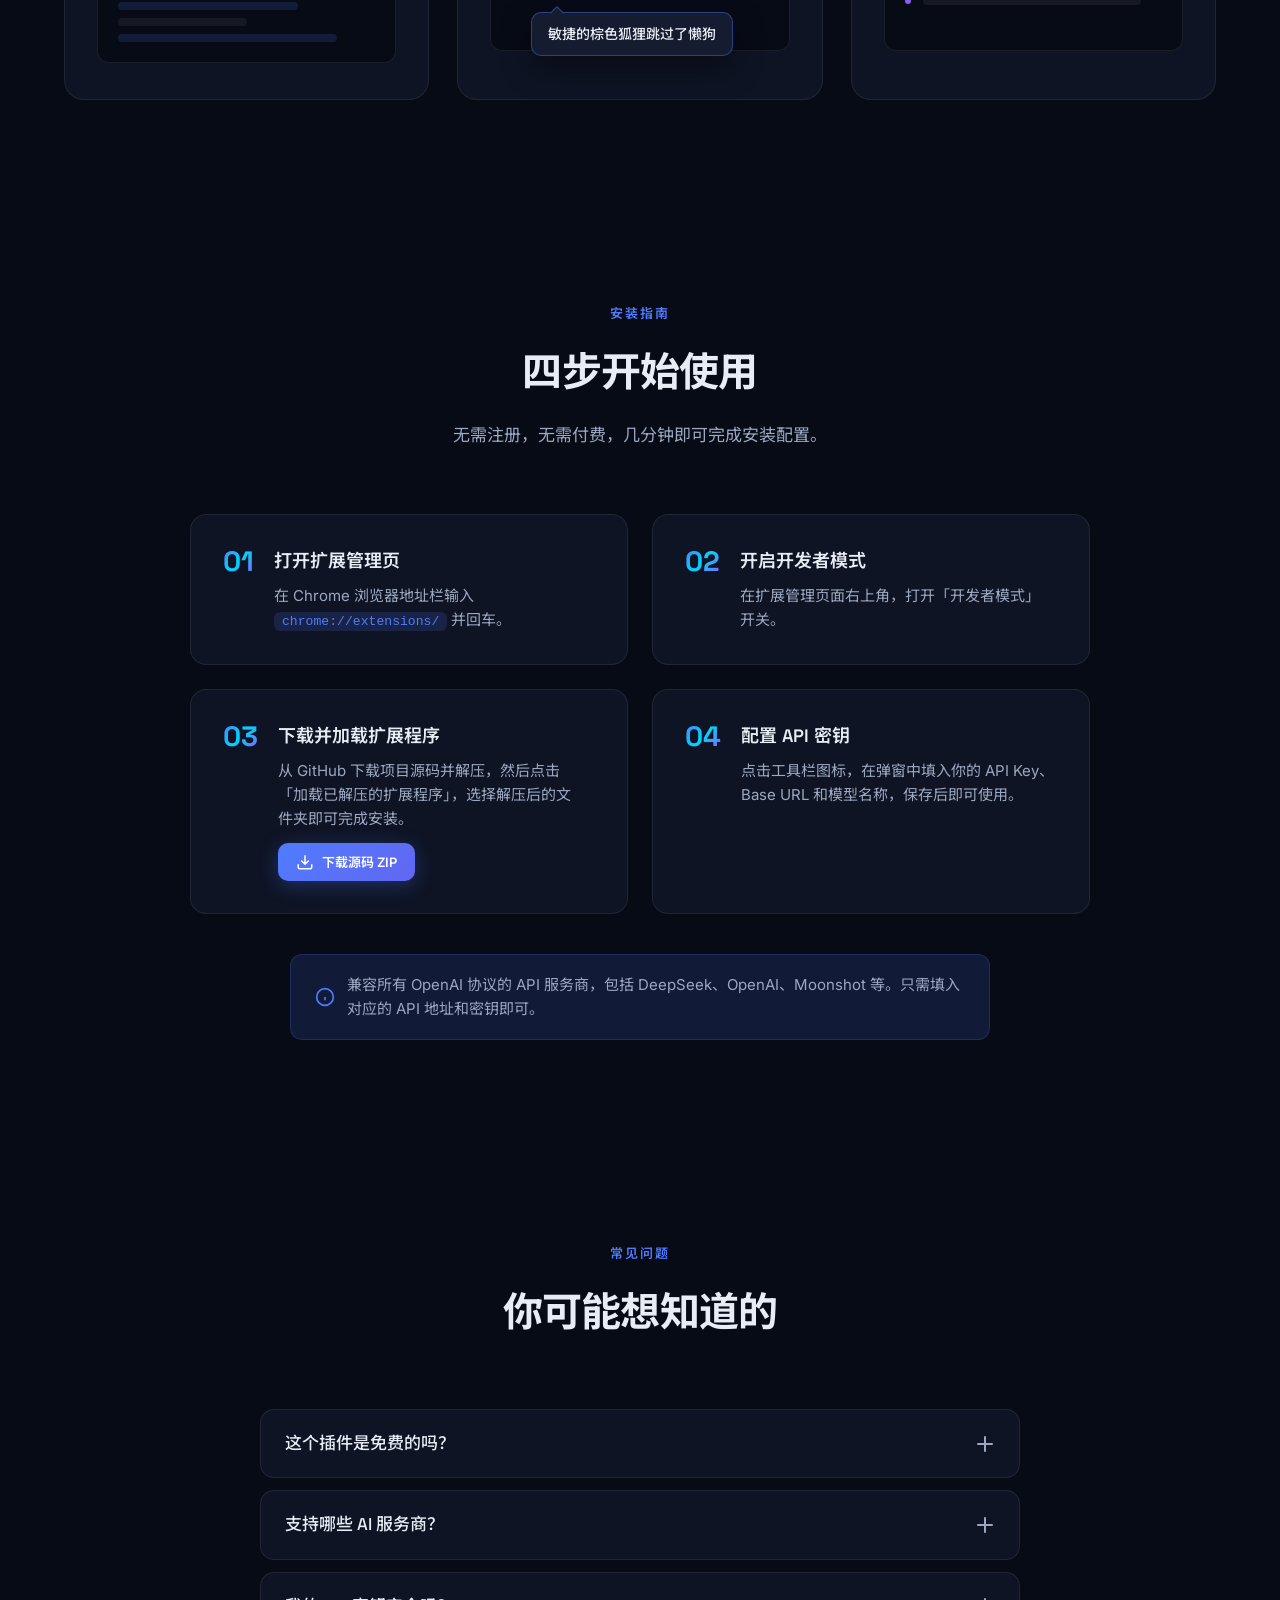
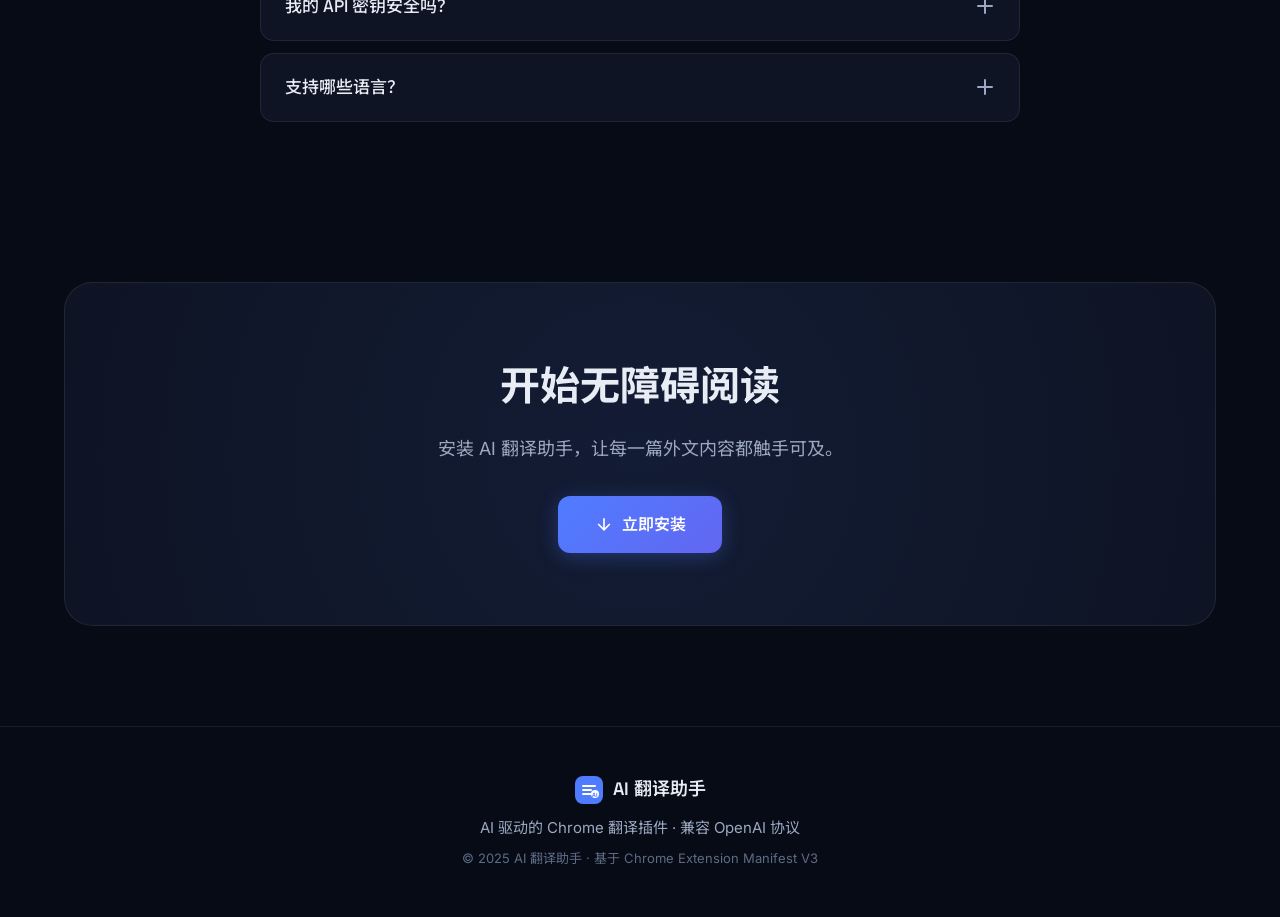
==== commit 4b3d7c32: "fix: 修复官网无法跳转 GitHub 下载源码的问题 - 导航栏添加 GitHub 仓库链接 - Hero 区域主按钮改为 GitHub 下载源码入口 - 安装指南第 03 步添加下载源码 ZIP" ====
--- a/docs/index.html
+++ b/docs/index.html
@@ -42,6 +42,10 @@
         <a href="#features">核心功能</a>
         <a href="#install">安装指南</a>
         <a href="#faq">常见问题</a>
+        <a href="https://github.com/liyupi/ai-translator-extension" target="_blank" rel="noopener" class="nav-github">
+          <svg width="20" height="20" viewBox="0 0 24 24" fill="currentColor"><path d="M12 .5C5.37.5 0 5.78 0 12.29c0 5.21 3.44 9.63 8.21 11.19.6.11.82-.25.82-.56 0-.28-.01-1.02-.02-2-3.34.71-4.04-1.58-4.04-1.58-.55-1.37-1.34-1.74-1.34-1.74-1.09-.73.08-.72.08-.72 1.21.08 1.84 1.22 1.84 1.22 1.07 1.8 2.81 1.28 3.5.98.11-.76.42-1.28.76-1.57-2.67-.3-5.47-1.31-5.47-5.84 0-1.29.47-2.34 1.23-3.17-.12-.3-.53-1.51.12-3.15 0 0 1-.32 3.3 1.21a11.6 11.6 0 0 1 6 0c2.28-1.53 3.29-1.21 3.29-1.21.65 1.64.24 2.85.12 3.15.77.83 1.23 1.88 1.23 3.17 0 4.54-2.81 5.53-5.49 5.83.43.36.81 1.09.81 2.2 0 1.59-.01 2.87-.01 3.26 0 .31.21.68.83.56C20.57 21.91 24 17.5 24 12.29 24 5.78 18.63.5 12 .5z"/></svg>
+          <span>GitHub</span>
+        </a>
       </div>
       <a href="#install" class="nav-cta">立即安装</a>
       <button class="nav-toggle" id="navToggle" aria-label="菜单">
@@ -72,9 +76,9 @@
         接入你自己的 AI API，隐私安全，翻译精准。
       </p>
       <div class="hero-actions">
-        <a href="#install" class="btn btn-primary">
-          <svg width="20" height="20" viewBox="0 0 24 24" fill="none" stroke="currentColor" stroke-width="2"><path d="M12 5v14M5 12l7 7 7-7"/></svg>
-          免费安装使用
+        <a href="https://github.com/liyupi/ai-translator-extension" target="_blank" rel="noopener" class="btn btn-primary">
+          <svg width="20" height="20" viewBox="0 0 24 24" fill="currentColor"><path d="M12 .5C5.37.5 0 5.78 0 12.29c0 5.21 3.44 9.63 8.21 11.19.6.11.82-.25.82-.56 0-.28-.01-1.02-.02-2-3.34.71-4.04-1.58-4.04-1.58-.55-1.37-1.34-1.74-1.34-1.74-1.09-.73.08-.72.08-.72 1.21.08 1.84 1.22 1.84 1.22 1.07 1.8 2.81 1.28 3.5.98.11-.76.42-1.28.76-1.57-2.67-.3-5.47-1.31-5.47-5.84 0-1.29.47-2.34 1.23-3.17-.12-.3-.53-1.51.12-3.15 0 0 1-.32 3.3 1.21a11.6 11.6 0 0 1 6 0c2.28-1.53 3.29-1.21 3.29-1.21.65 1.64.24 2.85.12 3.15.77.83 1.23 1.88 1.23 3.17 0 4.54-2.81 5.53-5.49 5.83.43.36.81 1.09.81 2.2 0 1.59-.01 2.87-.01 3.26 0 .31.21.68.83.56C20.57 21.91 24 17.5 24 12.29 24 5.78 18.63.5 12 .5z"/></svg>
+          GitHub 下载源码
         </a>
         <a href="#features" class="btn btn-ghost">了解功能</a>
       </div>
@@ -257,8 +261,12 @@
       <div class="step" data-reveal>
         <div class="step-number">03</div>
         <div class="step-content">
-          <h3 class="step-title">加载扩展程序</h3>
-          <p class="step-desc">点击「加载已解压的扩展程序」，选择项目文件夹即可完成安装。</p>
+          <h3 class="step-title">下载并加载扩展程序</h3>
+          <p class="step-desc">从 GitHub 下载项目源码并解压，然后点击「加载已解压的扩展程序」，选择解压后的文件夹即可完成安装。</p>
+          <a href="https://github.com/liyupi/ai-translator-extension/archive/refs/heads/main.zip" target="_blank" rel="noopener" class="btn btn-primary btn-sm" style="margin-top:12px;">
+            <svg width="18" height="18" viewBox="0 0 24 24" fill="none" stroke="currentColor" stroke-width="2"><path d="M21 15v4a2 2 0 0 1-2 2H5a2 2 0 0 1-2-2v-4M7 10l5 5 5-5M12 15V3"/></svg>
+            下载源码 ZIP
+          </a>
         </div>
         <div class="step-connector"></div>
       </div>
--- a/docs/style.css
+++ b/docs/style.css
@@ -184,6 +184,16 @@
 .nav-links a:hover { color: var(--text-primary); }
 .nav-links a:hover::after { width: 100%; }
 
+.nav-github {
+  display: flex;
+  align-items: center;
+  gap: 6px;
+  color: var(--text-secondary);
+}
+
+.nav-github:hover { color: var(--text-primary); }
+.nav-github::after { display: none; }
+
 .nav-cta {
   background: var(--gradient-primary);
   color: #fff;
@@ -280,6 +290,7 @@
 }
 
 .btn-lg { padding: 16px 36px; font-size: 1rem; }
+.btn-sm { padding: 9px 18px; font-size: 0.8125rem; border-radius: 10px; }
 
 /* ---------- Hero ---------- */
 .hero {
